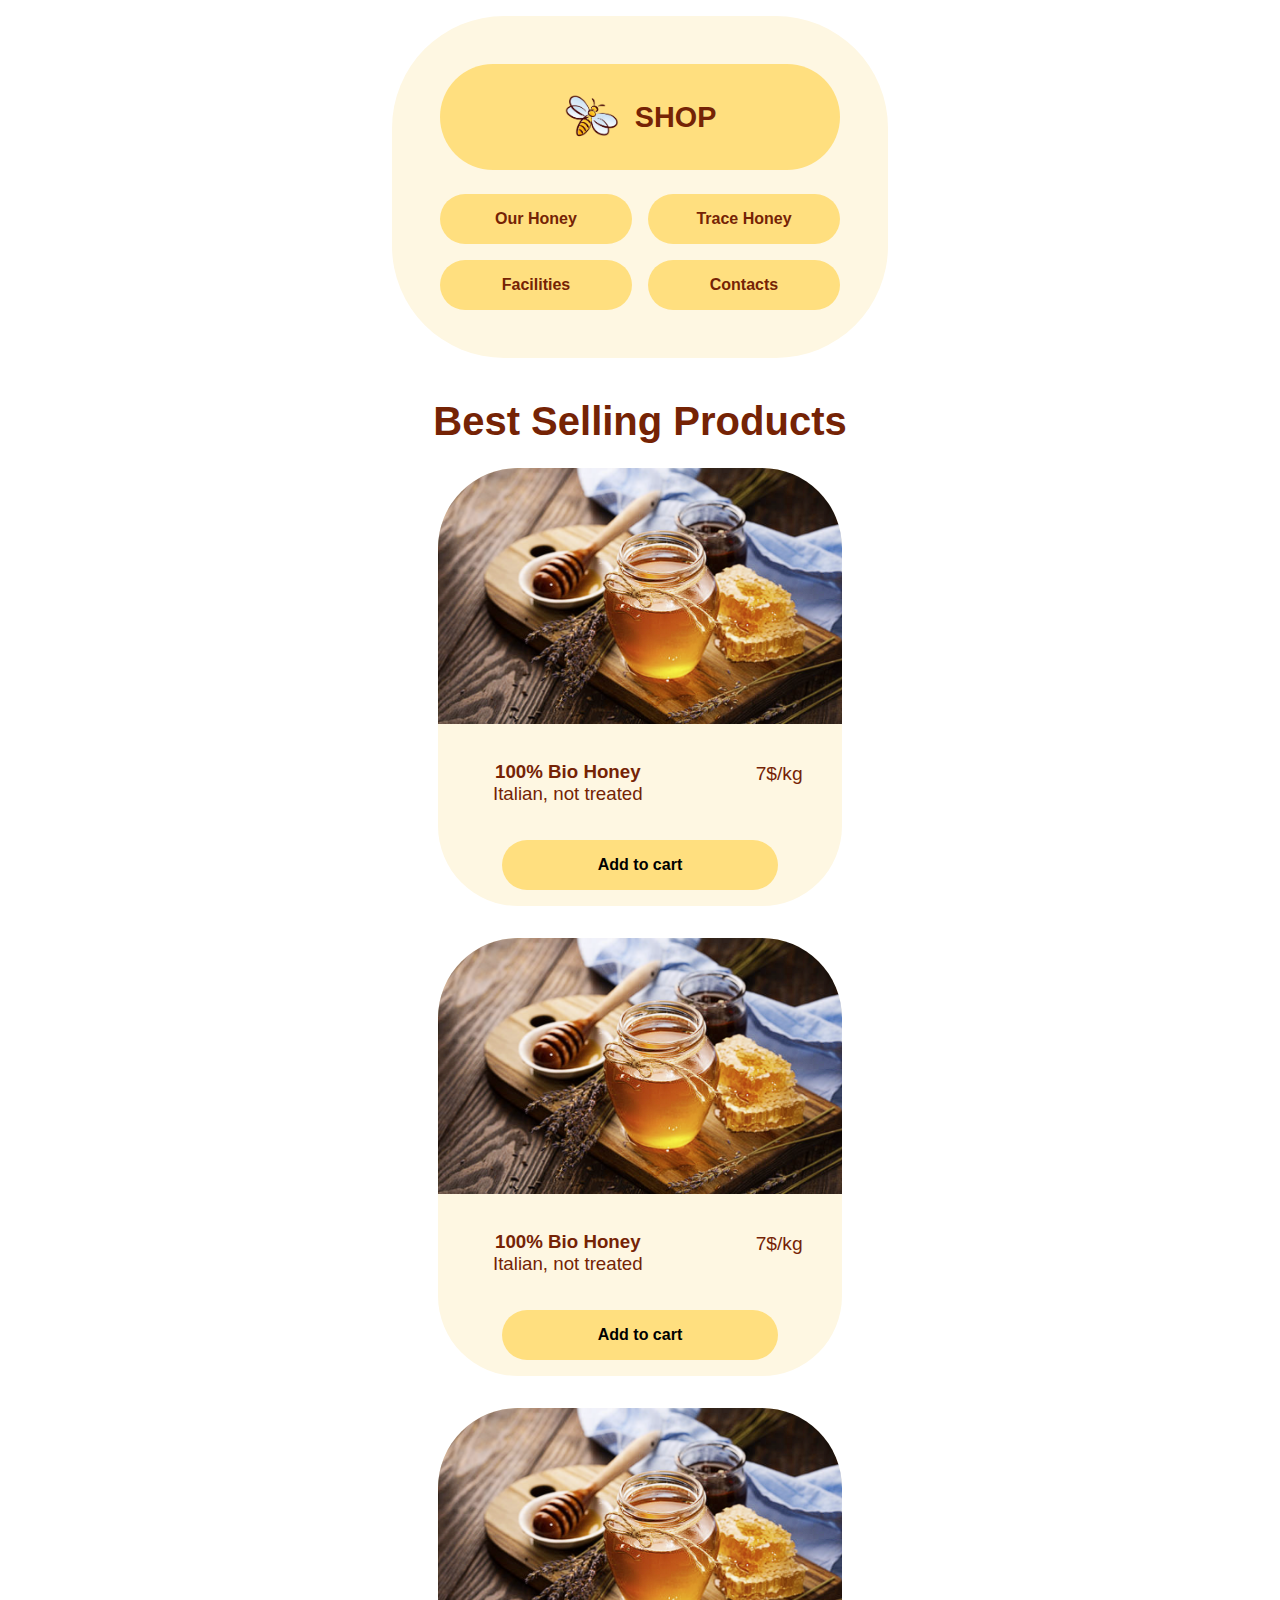
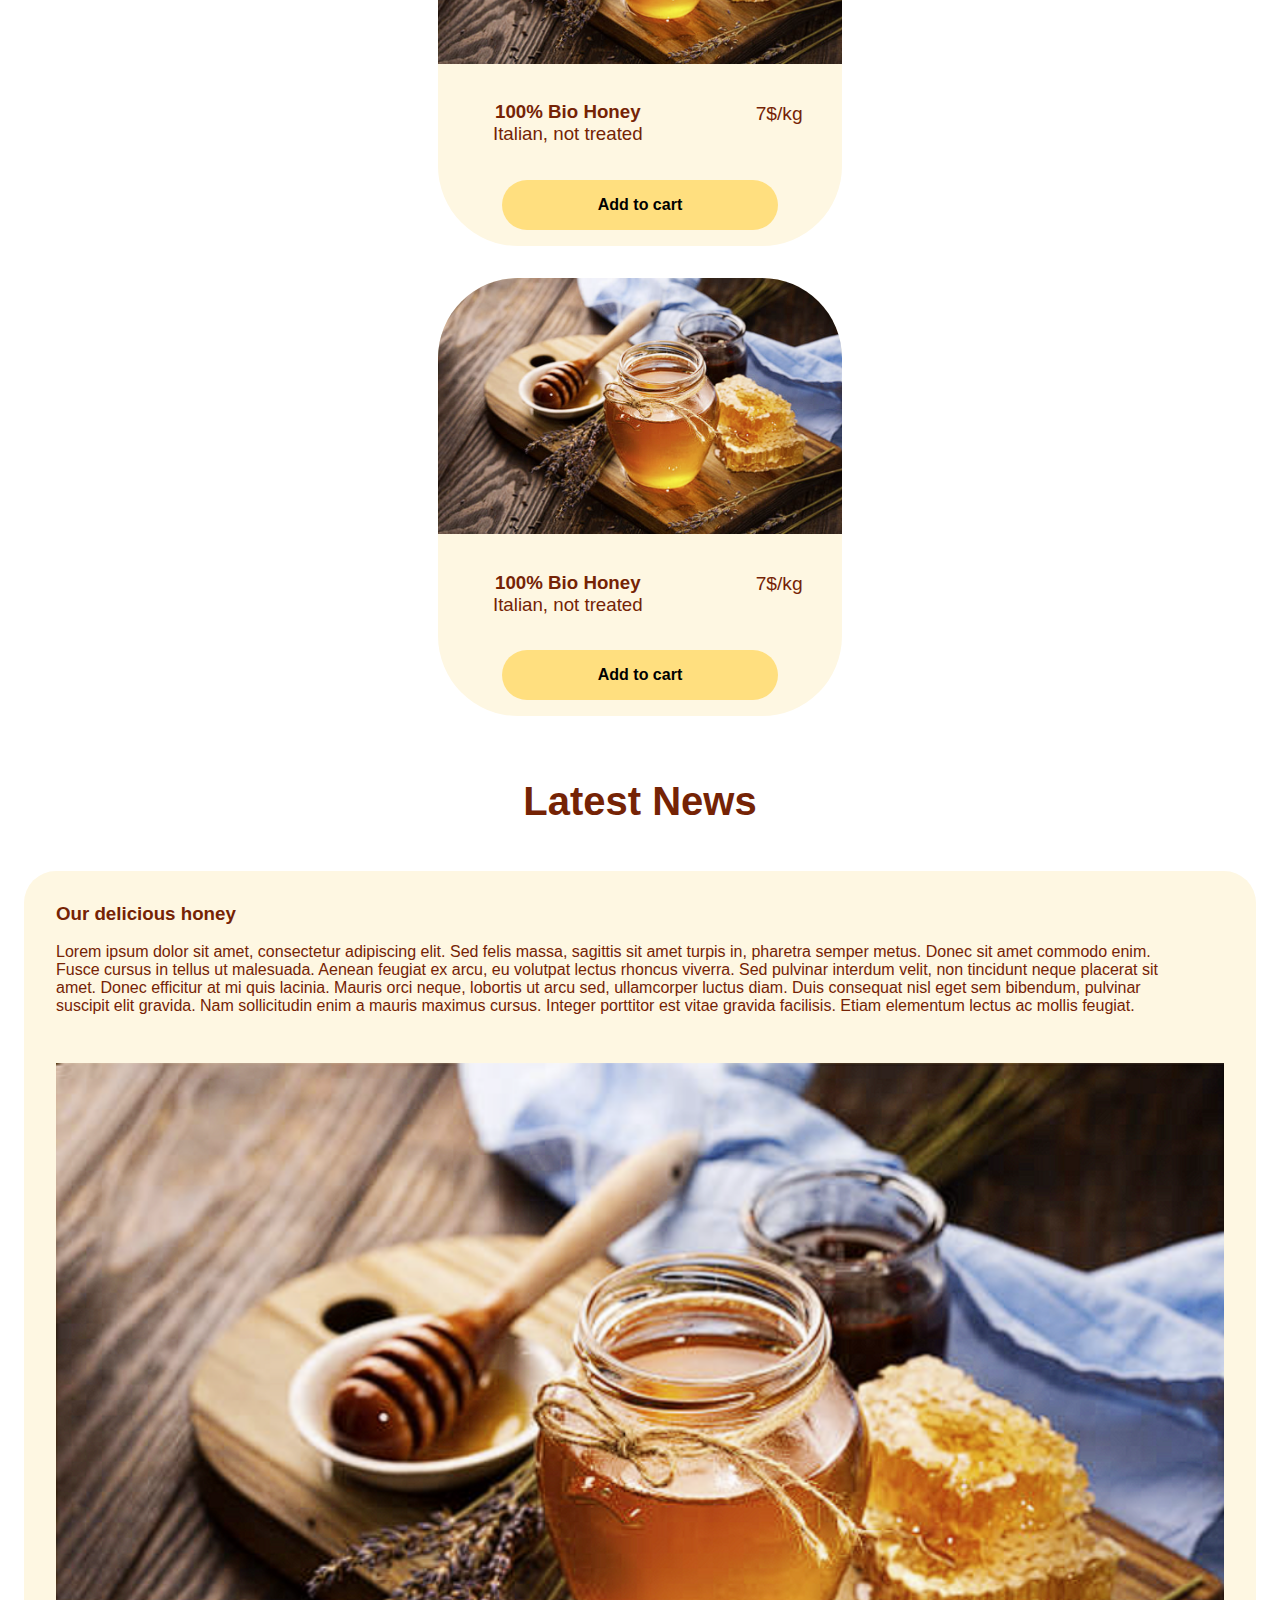
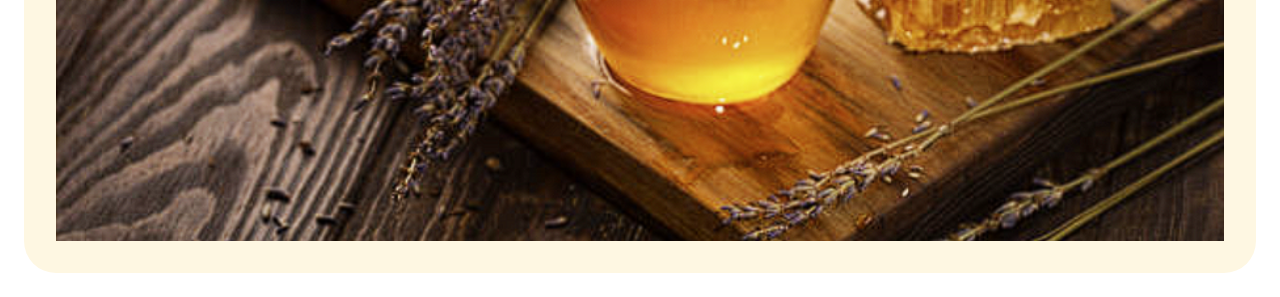
==== Index.html @ 2fbfc733 "Svolgimento Pratica S5-L3 - Mobile" ====
<!DOCTYPE html>
<html lang="en">
  <head>
    <meta charset="UTF-8" />
    <meta name="viewport" content="width=device-width, initial-scale=1.0" />
    <title>Honey shop</title>
    <link rel="stylesheet" href="./assets/css/style.css" />
  </head>

  <body>
    <header>
      <nav id="navigationBar">
        <button class="shop">
          <img src="./assets/img/logo.png" alt="logo" /> SHOP
        </button>
        <div class="button-container">
          <button>Our Honey</button>
          <button>Trace Honey</button>
          <button>Facilities</button>
          <button>Contacts</button>
        </div>
      </nav>
    </header>

    <main>
      <h1>Best Selling Products</h1>

      <article>
        <div id="card">
          <img src="./assets/img/honey.png" alt="honey_pot" />
          <div class="honeyInfo">
            <h3>100% Bio Honey <span>Italian, not treated</span></h3>
            <p class="price">7$/kg</p>
          </div>
          <button>Add to cart</button>
        </div>
      </article>

      <article>
        <div id="card">
          <img src="./assets/img/honey.png" alt="honey_pot" />
          <div class="honeyInfo">
            <h3>100% Bio Honey <span>Italian, not treated</span></h3>
            <p class="price">7$/kg</p>
          </div>
          <button>Add to cart</button>
        </div>
      </article>

      <article>
        <div id="card">
          <img src="./assets/img/honey.png" alt="honey_pot" />
          <div class="honeyInfo">
            <h3>100% Bio Honey <span>Italian, not treated</span></h3>
            <p class="price">7$/kg</p>
          </div>
          <button>Add to cart</button>
        </div>
      </article>

      <article>
        <div id="card">
          <img src="./assets/img/honey.png" alt="honey_pot" />
          <div class="honeyInfo">
            <h3>100% Bio Honey <span>Italian, not treated</span></h3>
            <p class="price">7$/kg</p>
          </div>
          <button>Add to cart</button>
        </div>
      </article>

      <h2>Latest News</h2>
      <aside>
        <div id="articles">
          <img src="./assets/img/honey.png" alt="honey" />
          <div class="description">
            <h3>Our delicious honey</h3>
            <p>
              Lorem ipsum dolor sit amet, consectetur adipiscing elit. Sed felis
              massa, sagittis sit amet turpis in, pharetra semper metus. Donec
              sit amet commodo enim. Fusce cursus in tellus ut malesuada. Aenean
              feugiat ex arcu, eu volutpat lectus rhoncus viverra. Sed pulvinar
              interdum velit, non tincidunt neque placerat sit amet. Donec
              efficitur at mi quis lacinia. Mauris orci neque, lobortis ut arcu
              sed, ullamcorper luctus diam. Duis consequat nisl eget sem
              bibendum, pulvinar suscipit elit gravida. Nam sollicitudin enim a
              mauris maximus cursus. Integer porttitor est vitae gravida
              facilisis. Etiam elementum lectus ac mollis feugiat.
            </p>
          </div>
        </div>
      </aside>
    </main>
  </body>
</html>
---- assets/css/style.css ----
@media screen and (min-width: 320px) {
  body {
    font-family: Arial, Helvetica, sans-serif;
  }

  /* Header - Navbar */
  header {
    margin: 1em;
    display: flex;
    flex-direction: column;
    align-items: center;
    align-items: center;
  }

  #navigationBar {
    display: flex;
    flex-direction: column;
    align-items: center;
    align-items: center;
    gap: 1.5em;
    background-color: #fef7e2;
    padding: 3em;
    border-radius: 7em;
    width: 80%;
    max-width: 400px;
  }

  .shop {
    display: flex;
    align-items: center;
    justify-content: center;
    gap: 0.5em;
    font-size: 1.8em;
    font-weight: bold;
    background-color: #ffdf7f;
    padding: 1em 2em;
    border-radius: 2em;
    width: 100%;
    text-align: center;
  }

  .shop img {
    width: 20%;
  }

  .button-container {
    display: grid;
    grid-template-columns: repeat(2, 1fr);
    gap: 1em;
    width: 100%;
  }

  nav button {
    background-color: #ffdf7f;
    border: none;
    padding: 1em;
    font-size: 1.2em;
    font-weight: bold;
    color: #752305;
    border-radius: 2em;
    font-size: 1em;
    cursor: pointer;
  }

  nav button:active {
    transform: scale(0.95);
    box-shadow: 0px 2px 4px rgba(0, 0, 0, 0.3);
  }

  /* Main */
  main {
    display: flex;
    flex-direction: column;
    align-items: center;
    align-items: center;
    color: #752305;
  }

  h1 {
    font-weight: 800;
    font-size: 2.5em;
    text-align: center;
    line-height: 1em;
  }

  /* Articles Card */
  article {
    margin-bottom: 2em;
  }

  #card {
    font-family: Arial, Helvetica, sans-serif;
    background-color: #fef7e2;
    border-radius: 5em;
    display: flex;
    flex-flow: column wrap;
    align-items: center;
    color: #752305;
  }

  #card img {
    width: 100%;
    border-top-left-radius: 5em;
    border-top-right-radius: 5em;
    height: 16em;
  }

  .honeyInfo {
    width: 90%;
    display: flex;
    flex-flow: row wrap;
    align-items: center;
    justify-content: space-between;
  }

  .honeyInfo h3 {
    width: 50%;
    text-align: center;
    padding: 1em;
    padding-bottom: 0;
  }

  .honeyInfo h3 span {
    font-weight: 200;
  }

  .price {
    font-size: 1.2em;
    display: block;
    margin: 0;
    margin-right: 1em;
  }

  #card button {
    background-color: #ffdf7f;
    border: none;
    padding: 1em 6em;
    border-radius: 2em;
    margin: 1em;
    font-weight: 600;
    font-size: 1em;
  }

  /* Aside */
  h2 {
    font-weight: 800;
    font-size: 2.5em;
    text-align: center;
    line-height: 1em;
  }

  #articles {
    font-family: Arial, Helvetica, sans-serif;
    background-color: #fef7e2;
    color: #752305;
    margin: 1em;
    display: flex;
    flex-flow: column wrap;
    border-radius: 2em;
    justify-items: center;
    align-items: center;
    padding: 2em;
    padding-top: 0;
  }

  #articles h3 {
    margin-top: 0;
    font-weight: 800;
  }

  #articles img {
    width: 100%;
    order: 2;
  }

  .description {
    margin: 2em;
    margin-left: 0;
    order: 1;
  }
}

@media screen and (min-width: 576px) {
}
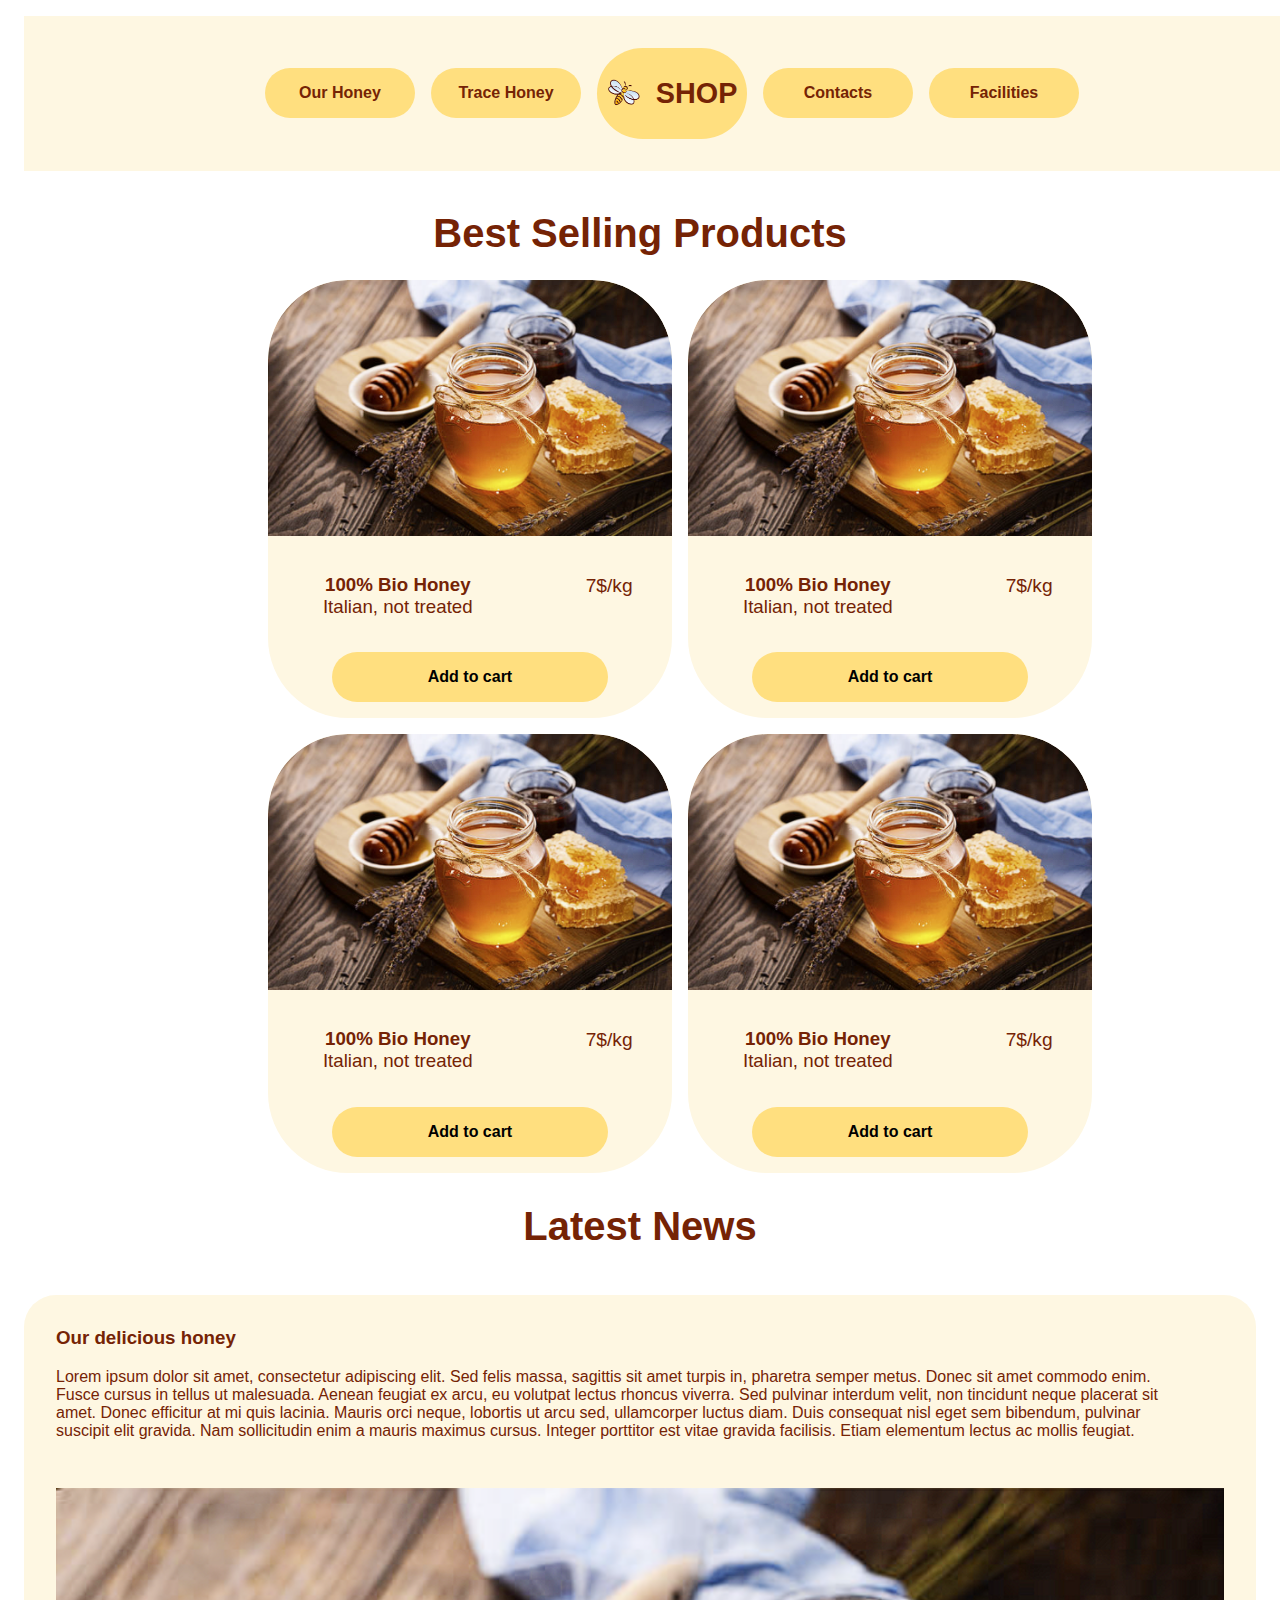
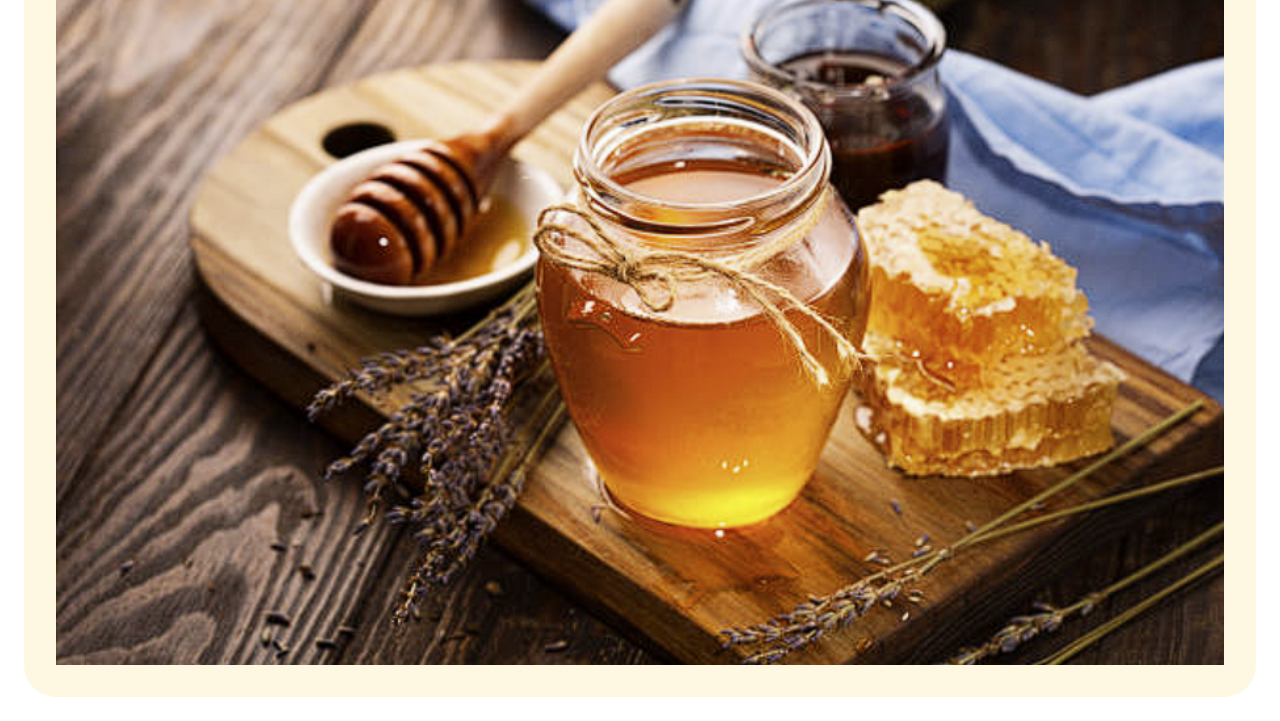
==== commit 23902ea7: "bug fix 1" ====
--- a/Index.html
+++ b/Index.html
@@ -10,14 +10,14 @@
   <body>
     <header>
       <nav id="navigationBar">
-        <button class="shop">
-          <img src="./assets/img/logo.png" alt="logo" /> SHOP
-        </button>
         <div class="button-container">
-          <button>Our Honey</button>
-          <button>Trace Honey</button>
-          <button>Facilities</button>
-          <button>Contacts</button>
+          <button class="b1">Our Honey</button>
+          <button class="b2">Trace Honey</button>
+          <button class="shop">
+            <img src="./assets/img/logo.png" alt="logo" /> SHOP
+          </button>
+          <button class="b4">Contacts</button>
+          <button class="b5">Facilities</button>
         </div>
       </nav>
     </header>
@@ -25,49 +25,51 @@
     <main>
       <h1>Best Selling Products</h1>
 
-      <article>
-        <div id="card">
-          <img src="./assets/img/honey.png" alt="honey_pot" />
-          <div class="honeyInfo">
-            <h3>100% Bio Honey <span>Italian, not treated</span></h3>
-            <p class="price">7$/kg</p>
+      <div id="articleContainer">
+        <article>
+          <div id="card">
+            <img src="./assets/img/honey.png" alt="honey_pot" />
+            <div class="honeyInfo">
+              <h3>100% Bio Honey <span>Italian, not treated</span></h3>
+              <p class="price">7$/kg</p>
+            </div>
+            <button>Add to cart</button>
           </div>
-          <button>Add to cart</button>
-        </div>
-      </article>
+        </article>
 
-      <article>
-        <div id="card">
-          <img src="./assets/img/honey.png" alt="honey_pot" />
-          <div class="honeyInfo">
-            <h3>100% Bio Honey <span>Italian, not treated</span></h3>
-            <p class="price">7$/kg</p>
+        <article>
+          <div id="card">
+            <img src="./assets/img/honey.png" alt="honey_pot" />
+            <div class="honeyInfo">
+              <h3>100% Bio Honey <span>Italian, not treated</span></h3>
+              <p class="price">7$/kg</p>
+            </div>
+            <button>Add to cart</button>
           </div>
-          <button>Add to cart</button>
-        </div>
-      </article>
+        </article>
 
-      <article>
-        <div id="card">
-          <img src="./assets/img/honey.png" alt="honey_pot" />
-          <div class="honeyInfo">
-            <h3>100% Bio Honey <span>Italian, not treated</span></h3>
-            <p class="price">7$/kg</p>
+        <article>
+          <div id="card">
+            <img src="./assets/img/honey.png" alt="honey_pot" />
+            <div class="honeyInfo">
+              <h3>100% Bio Honey <span>Italian, not treated</span></h3>
+              <p class="price">7$/kg</p>
+            </div>
+            <button>Add to cart</button>
           </div>
-          <button>Add to cart</button>
-        </div>
-      </article>
+        </article>
 
-      <article>
-        <div id="card">
-          <img src="./assets/img/honey.png" alt="honey_pot" />
-          <div class="honeyInfo">
-            <h3>100% Bio Honey <span>Italian, not treated</span></h3>
-            <p class="price">7$/kg</p>
+        <article>
+          <div id="card">
+            <img src="./assets/img/honey.png" alt="honey_pot" />
+            <div class="honeyInfo">
+              <h3>100% Bio Honey <span>Italian, not treated</span></h3>
+              <p class="price">7$/kg</p>
+            </div>
+            <button>Add to cart</button>
           </div>
-          <button>Add to cart</button>
-        </div>
-      </article>
+        </article>
+      </div>
 
       <h2>Latest News</h2>
       <aside>
--- a/assets/css/style.css
+++ b/assets/css/style.css
@@ -8,7 +8,6 @@
     margin: 1em;
     display: flex;
     flex-direction: column;
-    align-items: center;
     align-items: center;
   }
 
@@ -25,7 +24,24 @@
     max-width: 400px;
   }
 
+  .b1 {
+    order: 2;
+  }
+
+  .b2 {
+    order: 3;
+  }
+
+  .b4 {
+    order: 4;
+  }
+
+  .b5 {
+    order: 5;
+  }
+
   .shop {
+    order: 1;
     display: flex;
     align-items: center;
     justify-content: center;
@@ -44,17 +60,22 @@
   }
 
   .button-container {
-    display: grid;
-    grid-template-columns: repeat(2, 1fr);
+    display: flex;
+    flex-wrap: wrap;
     gap: 1em;
-    width: 100%;
+    justify-content: space-between;
+    width: 100%;
+  }
+
+  .button-container button {
+    flex: 1 1 calc(50% - 0.5em);
+    text-align: center;
   }
 
   nav button {
     background-color: #ffdf7f;
     border: none;
     padding: 1em;
-    font-size: 1.2em;
     font-weight: bold;
     color: #752305;
     border-radius: 2em;
@@ -180,5 +201,91 @@
   }
 }
 
-@media screen and (min-width: 576px) {
+@media screen and (min-width: 756px) {
+  header {
+    width: 100%;
+    flex-direction: row;
+    justify-content: center;
+    background-color: #fef7e2;
+    padding: 1em;
+  }
+
+  #navigationBar {
+    width: 100%;
+    max-width: 1200px;
+    flex-direction: row;
+    justify-content: space-between;
+    align-items: center;
+    padding: 1em 2em;
+    border-radius: 0;
+  }
+
+  .button-container {
+    display: flex;
+    flex-wrap: nowrap;
+    justify-content: center;
+    align-items: center;
+    gap: 1em;
+  }
+
+  nav button {
+    white-space: nowrap;
+    padding: 1em 1em;
+    height: auto;
+    font-size: 1em;
+    min-width: 120px;
+    max-width: 150px;
+    text-align: center;
+  }
+
+  .shop img {
+    width: 100%;
+  }
+
+  .b1 {
+    order: 1;
+  }
+
+  .b2 {
+    order: 2;
+  }
+
+  .shop {
+    order: 3;
+  }
+
+  .b4 {
+    order: 4;
+  }
+
+  .b5 {
+    order: 5;
+  }
+
+  /* Articles Card */
+  #articleContainer {
+    display: grid;
+    grid-template-columns: repeat(2, 1fr);
+    gap: 1em;
+    margin-left: 5em;
+  }
+
+  article {
+    margin: 0;
+  }
+
+  #card {
+    border-radius: 5em;
+    display: flex;
+    flex-direction: column; /* Mantieni il layout verticale delle card */
+    align-items: center;
+    overflow: hidden; /* Assicura che nessun contenuto fuoriesca dalla card */
+  }
+
+  #card img {
+    width: 100%;
+    border-top-left-radius: 5em;
+    border-top-right-radius: 5em;
+    height: 16em;
+  }
 }
